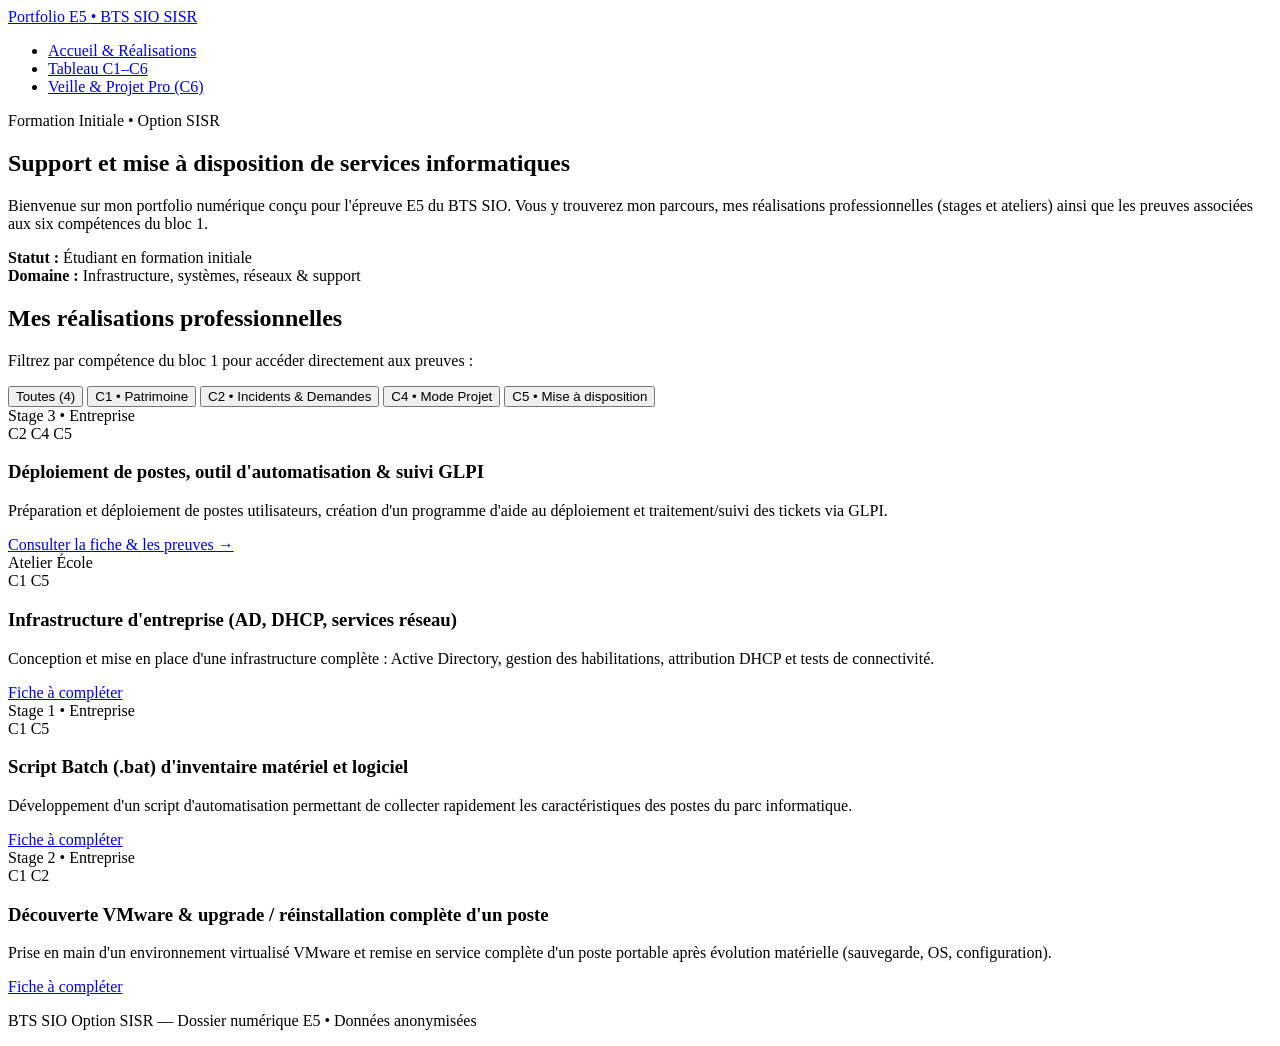
==== index.html @ 9aa1f8ad "Create index.html" ====
<!DOCTYPE html>
<html lang="fr">
<head>
  <meta charset="UTF-8">
  <meta name="viewport" content="width=device-width, initial-scale=1.0">
  <title>Portfolio E5 — BTS SIO Option SISR</title>
  <link rel="stylesheet" href="./assets/css/style.css">
</head>
<body>
  <header class="site-header">
    <div class="container header-inner">
      <a href="./index.html" class="brand">Portfolio E5 <span>• BTS SIO SISR</span></a>
      <nav aria-label="Navigation principale">
        <ul class="nav-list">
          <li><a href="./index.html" class="active">Accueil & Réalisations</a></li>
          <li><a href="./competences.html">Tableau C1–C6</a></li>
          <li><a href="./veille.html">Veille & Projet Pro (C6)</a></li>
        </ul>
      </nav>
    </div>
  </header>

  <main class="container">
    <section class="hero">
      <span class="badge">Formation Initiale • Option SISR</span>
      <h1>Support et mise à disposition de services informatiques</h1>
      <p>
        Bienvenue sur mon portfolio numérique conçu pour l'épreuve E5 du BTS SIO.
        Vous y trouverez mon parcours, mes réalisations professionnelles (stages et ateliers)
        ainsi que les preuves associées aux six compétences du bloc 1.
      </p>
      <div class="hero-meta">
        <div><strong>Statut :</strong> Étudiant en formation initiale</div>
        <div><strong>Domaine :</strong> Infrastructure, systèmes, réseaux & support</div>
      </div>
    </section>

    <section class="section">
      <div class="section-head">
        <h2>Mes réalisations professionnelles</h2>
        <p>Filtrez par compétence du bloc 1 pour accéder directement aux preuves :</p>
      </div>

      <div class="filter-bar" role="group" aria-label="Filtrer par compétence">
        <button class="filter-btn active" data-filter="all">Toutes (4)</button>
        <button class="filter-btn" data-filter="C1">C1 • Patrimoine</button>
        <button class="filter-btn" data-filter="C2">C2 • Incidents & Demandes</button>
        <button class="filter-btn" data-filter="C4">C4 • Mode Projet</button>
        <button class="filter-btn" data-filter="C5">C5 • Mise à disposition</button>
      </div>

      <div class="cards-grid" id="realisations-grid">
        <!-- Réalisation 3 (Page complète prête) -->
        <article class="card" data-competences="C2 C4 C5">
          <div class="card-top">
            <span class="context-tag">Stage 3 • Entreprise</span>
            <div class="comp-tags">
              <span class="comp">C2</span>
              <span class="comp">C4</span>
              <span class="comp">C5</span>
            </div>
          </div>
          <h3>Déploiement de postes, outil d'automatisation & suivi GLPI</h3>
          <p>
            Préparation et déploiement de postes utilisateurs, création d'un programme d'aide
            au déploiement et traitement/suivi des tickets via GLPI.
          </p>
          <a href="./realisations/stage3-deploiement-glpi.html" class="btn">Consulter la fiche & les preuves →</a>
        </article>

        <!-- Réalisation 4 -->
        <article class="card" data-competences="C1 C5">
          <div class="card-top">
            <span class="context-tag">Atelier École</span>
            <div class="comp-tags">
              <span class="comp">C1</span>
              <span class="comp">C5</span>
            </div>
          </div>
          <h3>Infrastructure d'entreprise (AD, DHCP, services réseau)</h3>
          <p>
            Conception et mise en place d'une infrastructure complète : Active Directory,
            gestion des habilitations, attribution DHCP et tests de connectivité.
          </p>
          <a href="./realisations/ecole-infra-ad-dhcp.html" class="btn btn-outline">Fiche à compléter</a>
        </article>

        <!-- Réalisation 1 -->
        <article class="card" data-competences="C1 C5">
          <div class="card-top">
            <span class="context-tag">Stage 1 • Entreprise</span>
            <div class="comp-tags">
              <span class="comp">C1</span>
              <span class="comp">C5</span>
            </div>
          </div>
          <h3>Script Batch (.bat) d'inventaire matériel et logiciel</h3>
          <p>
            Développement d'un script d'automatisation permettant de collecter rapidement
            les caractéristiques des postes du parc informatique.
          </p>
          <a href="./realisations/stage1-inventaire-bat.html" class="btn btn-outline">Fiche à compléter</a>
        </article>

        <!-- Réalisation 2 -->
        <article class="card" data-competences="C1 C2">
          <div class="card-top">
            <span class="context-tag">Stage 2 • Entreprise</span>
            <div class="comp-tags">
              <span class="comp">C1</span>
              <span class="comp">C2</span>
            </div>
          </div>
          <h3>Découverte VMware & upgrade / réinstallation complète d'un poste</h3>
          <p>
            Prise en main d'un environnement virtualisé VMware et remise en service complète
            d'un poste portable après évolution matérielle (sauvegarde, OS, configuration).
          </p>
          <a href="./realisations/stage2-vmware-poste.html" class="btn btn-outline">Fiche à compléter</a>
        </article>
      </div>
    </section>
  </main>

  <footer class="site-footer">
    <div class="container">
      <p>BTS SIO Option SISR — Dossier numérique E5 • Données anonymisées</p>
    </div>
  </footer>

  <script src="./assets/js/main.js"></script>
</body>
</html>
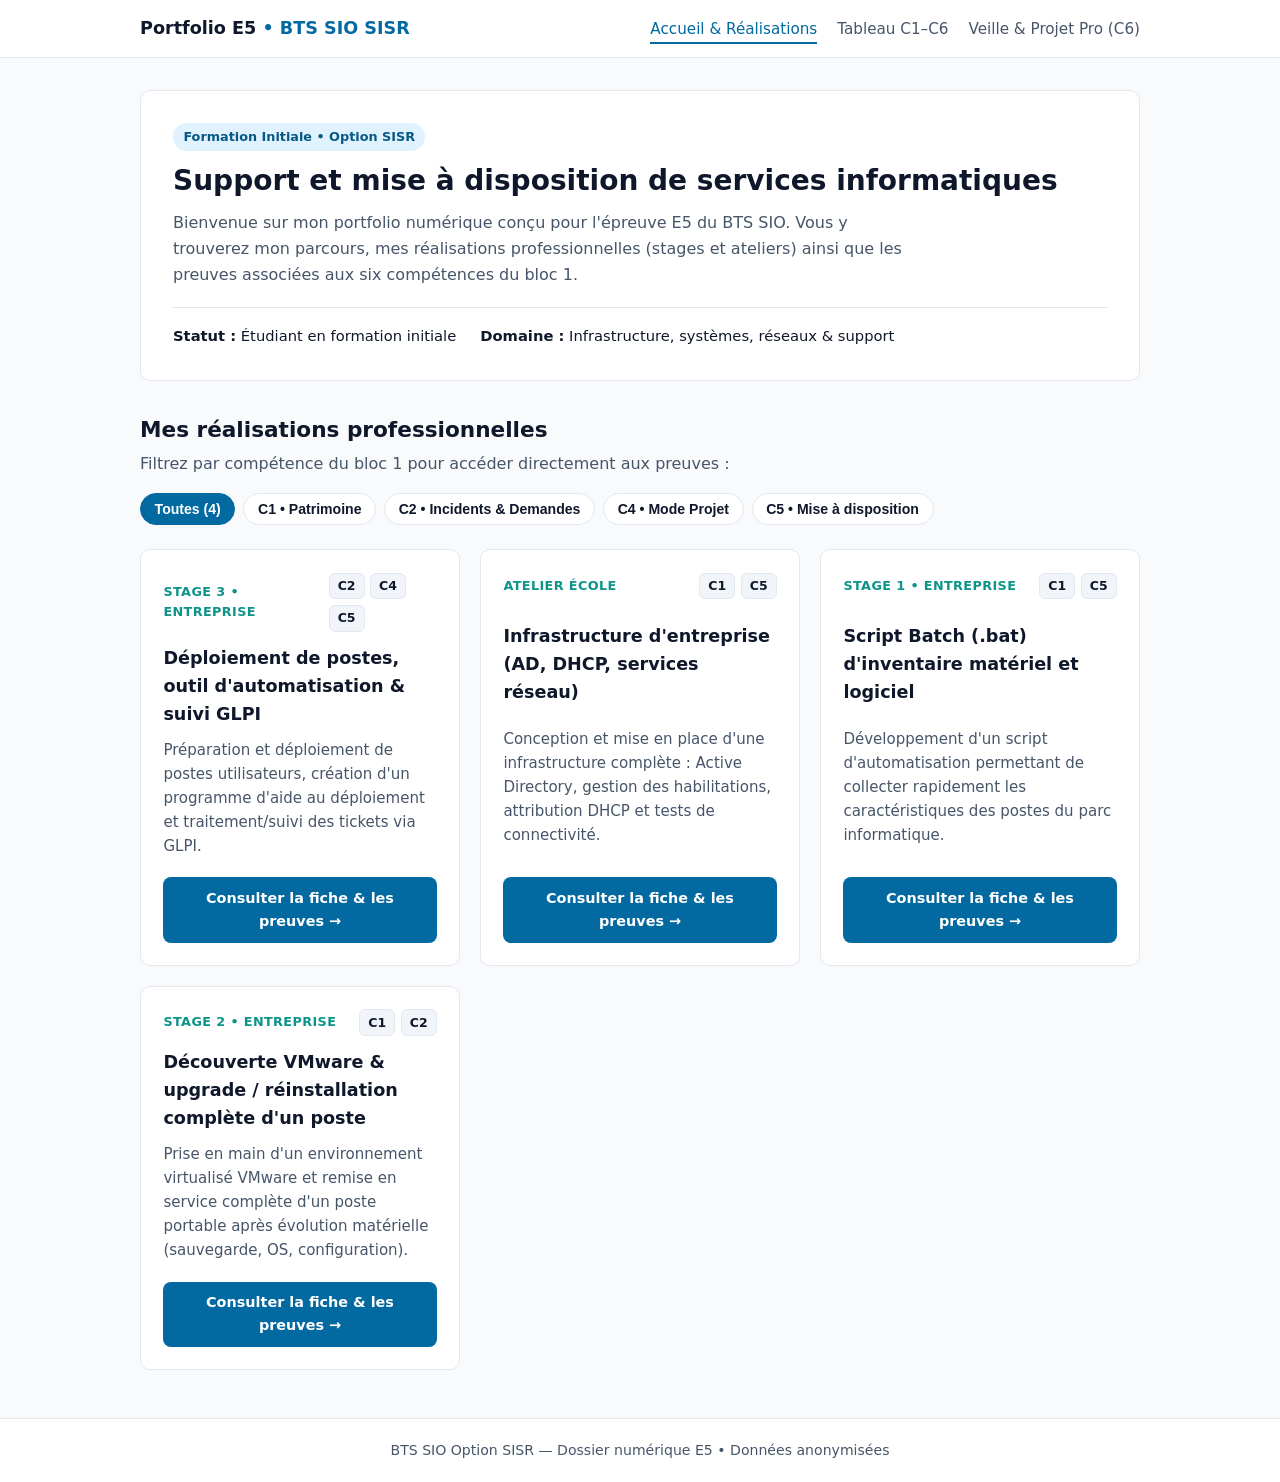
==== commit f71c9164: "Update index.html" ====
--- a/index.html
+++ b/index.html
@@ -82,7 +82,7 @@
             Conception et mise en place d'une infrastructure complète : Active Directory,
             gestion des habilitations, attribution DHCP et tests de connectivité.
           </p>
-          <a href="./realisations/ecole-infra-ad-dhcp.html" class="btn btn-outline">Fiche à compléter</a>
+          <a href="./realisations/ecole-infra-ad-dhcp.html" class="btn">Consulter la fiche & les preuves →</a>
         </article>
 
         <!-- Réalisation 1 -->
@@ -99,7 +99,7 @@
             Développement d'un script d'automatisation permettant de collecter rapidement
             les caractéristiques des postes du parc informatique.
           </p>
-          <a href="./realisations/stage1-inventaire-bat.html" class="btn btn-outline">Fiche à compléter</a>
+          <a href="./realisations/stage1-inventaire-bat.html" class="btn">Consulter la fiche & les preuves →</a>
         </article>
 
         <!-- Réalisation 2 -->
@@ -116,7 +116,7 @@
             Prise en main d'un environnement virtualisé VMware et remise en service complète
             d'un poste portable après évolution matérielle (sauvegarde, OS, configuration).
           </p>
-          <a href="./realisations/stage2-vmware-poste.html" class="btn btn-outline">Fiche à compléter</a>
+          <a href="./realisations/stage2-vmware-poste.html" class="btn">Consulter la fiche & les preuves →</a>
         </article>
       </div>
     </section>
--- a/assets/css/style.css
+++ b/assets/css/style.css
@@ -0,0 +1,388 @@
+:root {
+  --bg: #f8fafc;
+  --surface: #ffffff;
+  --text: #0f172a;
+  --muted: #475569;
+  --primary: #0369a1;
+  --primary-dark: #075985;
+  --accent: #0d9488;
+  --border: #e2e8f0;
+  --code-bg: #0f172a;
+  --code-text: #e2e8f0;
+  --radius: 10px;
+}
+
+* {
+  box-sizing: border-box;
+  margin: 0;
+  padding: 0;
+}
+
+body {
+  font-family: system-ui, -apple-system, "Segoe UI", Roboto, sans-serif;
+  background: var(--bg);
+  color: var(--text);
+  line-height: 1.6;
+}
+
+.container {
+  max-width: 1040px;
+  margin: 0 auto;
+  padding: 0 1.25rem;
+}
+
+/* Header */
+.site-header {
+  background: var(--surface);
+  border-bottom: 1px solid var(--border);
+  position: sticky;
+  top: 0;
+  z-index: 10;
+}
+
+.header-inner {
+  display: flex;
+  flex-wrap: wrap;
+  align-items: center;
+  justify-content: space-between;
+  padding-top: 0.9rem;
+  padding-bottom: 0.9rem;
+  gap: 1rem;
+}
+
+.brand {
+  font-weight: 700;
+  font-size: 1.1rem;
+  color: var(--text);
+  text-decoration: none;
+}
+
+.brand span {
+  color: var(--primary);
+  font-weight: 600;
+}
+
+.nav-list {
+  display: flex;
+  list-style: none;
+  gap: 1.25rem;
+  flex-wrap: wrap;
+}
+
+.nav-list a {
+  text-decoration: none;
+  color: var(--muted);
+  font-weight: 500;
+  font-size: 0.95rem;
+  padding-bottom: 0.25rem;
+}
+
+.nav-list a:hover,
+.nav-list a.active {
+  color: var(--primary);
+  border-bottom: 2px solid var(--primary);
+}
+
+/* Hero */
+.hero {
+  background: var(--surface);
+  border: 1px solid var(--border);
+  border-radius: var(--radius);
+  padding: 2rem;
+  margin: 2rem 0;
+}
+
+.badge {
+  display: inline-block;
+  background: #e0f2fe;
+  color: var(--primary-dark);
+  font-size: 0.8rem;
+  font-weight: 700;
+  padding: 0.25rem 0.65rem;
+  border-radius: 999px;
+  margin-bottom: 0.75rem;
+}
+
+.hero h1 {
+  font-size: 1.75rem;
+  line-height: 1.25;
+  margin-bottom: 0.75rem;
+}
+
+.hero p {
+  color: var(--muted);
+  max-width: 72ch;
+}
+
+.hero-meta {
+  display: flex;
+  flex-wrap: wrap;
+  gap: 1.5rem;
+  margin-top: 1.25rem;
+  padding-top: 1rem;
+  border-top: 1px solid var(--border);
+  font-size: 0.92rem;
+}
+
+/* Section & Filtres */
+.section {
+  margin-bottom: 3rem;
+}
+
+.section-head h2 {
+  font-size: 1.35rem;
+  margin-bottom: 0.25rem;
+}
+
+.section-head p {
+  color: var(--muted);
+  margin-bottom: 1rem;
+}
+
+.filter-bar {
+  display: flex;
+  flex-wrap: wrap;
+  gap: 0.5rem;
+  margin-bottom: 1.5rem;
+}
+
+.filter-btn {
+  background: var(--surface);
+  border: 1px solid var(--border);
+  color: var(--text);
+  padding: 0.45rem 0.85rem;
+  border-radius: 999px;
+  font-size: 0.88rem;
+  font-weight: 600;
+  cursor: pointer;
+  transition: 0.15s ease;
+}
+
+.filter-btn:hover {
+  border-color: var(--primary);
+  color: var(--primary);
+}
+
+.filter-btn.active {
+  background: var(--primary);
+  border-color: var(--primary);
+  color: #fff;
+}
+
+/* Cartes réalisations */
+.cards-grid {
+  display: grid;
+  grid-template-columns: repeat(auto-fit, minmax(290px, 1fr));
+  gap: 1.25rem;
+}
+
+.card {
+  background: var(--surface);
+  border: 1px solid var(--border);
+  border-radius: var(--radius);
+  padding: 1.4rem;
+  display: flex;
+  flex-direction: column;
+  justify-content: space-between;
+}
+
+.card.hidden {
+  display: none;
+}
+
+.card-top {
+  display: flex;
+  justify-content: space-between;
+  align-items: center;
+  gap: 0.5rem;
+  margin-bottom: 0.75rem;
+}
+
+.context-tag {
+  font-size: 0.8rem;
+  font-weight: 700;
+  color: var(--accent);
+  text-transform: uppercase;
+  letter-spacing: 0.03em;
+}
+
+.comp-tags {
+  display: flex;
+  flex-wrap: wrap;
+  gap: 0.35rem;
+}
+
+.comp {
+  background: #f1f5f9;
+  color: var(--text);
+  border: 1px solid var(--border);
+  font-size: 0.78rem;
+  font-weight: 700;
+  padding: 0.15rem 0.5rem;
+  border-radius: 6px;
+}
+
+.card h3 {
+  font-size: 1.1rem;
+  margin-bottom: 0.6rem;
+}
+
+.card p {
+  color: var(--muted);
+  font-size: 0.94rem;
+  margin-bottom: 1.2rem;
+}
+
+.btn {
+  display: inline-block;
+  text-align: center;
+  background: var(--primary);
+  color: #fff;
+  text-decoration: none;
+  font-weight: 600;
+  font-size: 0.9rem;
+  padding: 0.6rem 1rem;
+  border-radius: 8px;
+}
+
+.btn:hover {
+  background: var(--primary-dark);
+}
+
+.btn-outline {
+  background: transparent;
+  color: var(--primary);
+  border: 1px solid var(--primary);
+}
+
+.btn-outline:hover {
+  background: #e0f2fe;
+}
+
+/* Fiche détaillée */
+.breadcrumb {
+  margin: 1.5rem 0 1rem;
+}
+
+.breadcrumb a {
+  color: var(--primary);
+  text-decoration: none;
+  font-weight: 600;
+  font-size: 0.92rem;
+}
+
+.fiche {
+  background: var(--surface);
+  border: 1px solid var(--border);
+  border-radius: var(--radius);
+  padding: 2rem;
+  margin-bottom: 3rem;
+}
+
+.fiche-header {
+  border-bottom: 1px solid var(--border);
+  padding-bottom: 1.25rem;
+  margin-bottom: 1.5rem;
+}
+
+.fiche-header h1 {
+  font-size: 1.6rem;
+  margin: 0.4rem 0 0.85rem;
+}
+
+.summary-grid,
+.proof-grid {
+  display: grid;
+  grid-template-columns: repeat(auto-fit, minmax(280px, 1fr));
+  gap: 1rem;
+  margin-bottom: 1.5rem;
+}
+
+.info-box,
+.proof-card {
+  background: var(--bg);
+  border: 1px solid var(--border);
+  border-radius: 8px;
+  padding: 1.15rem;
+}
+
+.info-box h3,
+.proof-card h3 {
+  font-size: 1rem;
+  margin-bottom: 0.6rem;
+  color: var(--primary-dark);
+}
+
+.info-box ul,
+.checklist {
+  padding-left: 1.2rem;
+  font-size: 0.94rem;
+}
+
+.info-box li,
+.checklist li {
+  margin-bottom: 0.35rem;
+}
+
+.fiche-block {
+  margin-top: 1.75rem;
+}
+
+.fiche-block h2 {
+  font-size: 1.22rem;
+  margin-bottom: 0.85rem;
+}
+
+.steps-list {
+  padding-left: 1.3rem;
+}
+
+.steps-list li {
+  margin-bottom: 0.7rem;
+}
+
+.note {
+  background: #fef9c3;
+  border: 1px solid #fde047;
+  color: #854d0e;
+  padding: 0.65rem 0.9rem;
+  border-radius: 6px;
+  font-size: 0.88rem;
+  margin-bottom: 1rem;
+}
+
+pre {
+  background: var(--code-bg);
+  color: var(--code-text);
+  padding: 1rem;
+  border-radius: 6px;
+  overflow-x: auto;
+  font-size: 0.85rem;
+  line-height: 1.45;
+}
+
+.placeholder-media {
+  background: #e2e8f0;
+  border: 2px dashed #94a3b8;
+  border-radius: 6px;
+  padding: 2rem 1rem;
+  text-align: center;
+  color: var(--muted);
+  font-size: 0.88rem;
+  margin-bottom: 0.6rem;
+}
+
+.caption {
+  font-size: 0.86rem;
+  color: var(--muted);
+}
+
+/* Footer */
+.site-footer {
+  border-top: 1px solid var(--border);
+  background: var(--surface);
+  padding: 1.25rem 0;
+  color: var(--muted);
+  font-size: 0.88rem;
+  text-align: center;
+}
